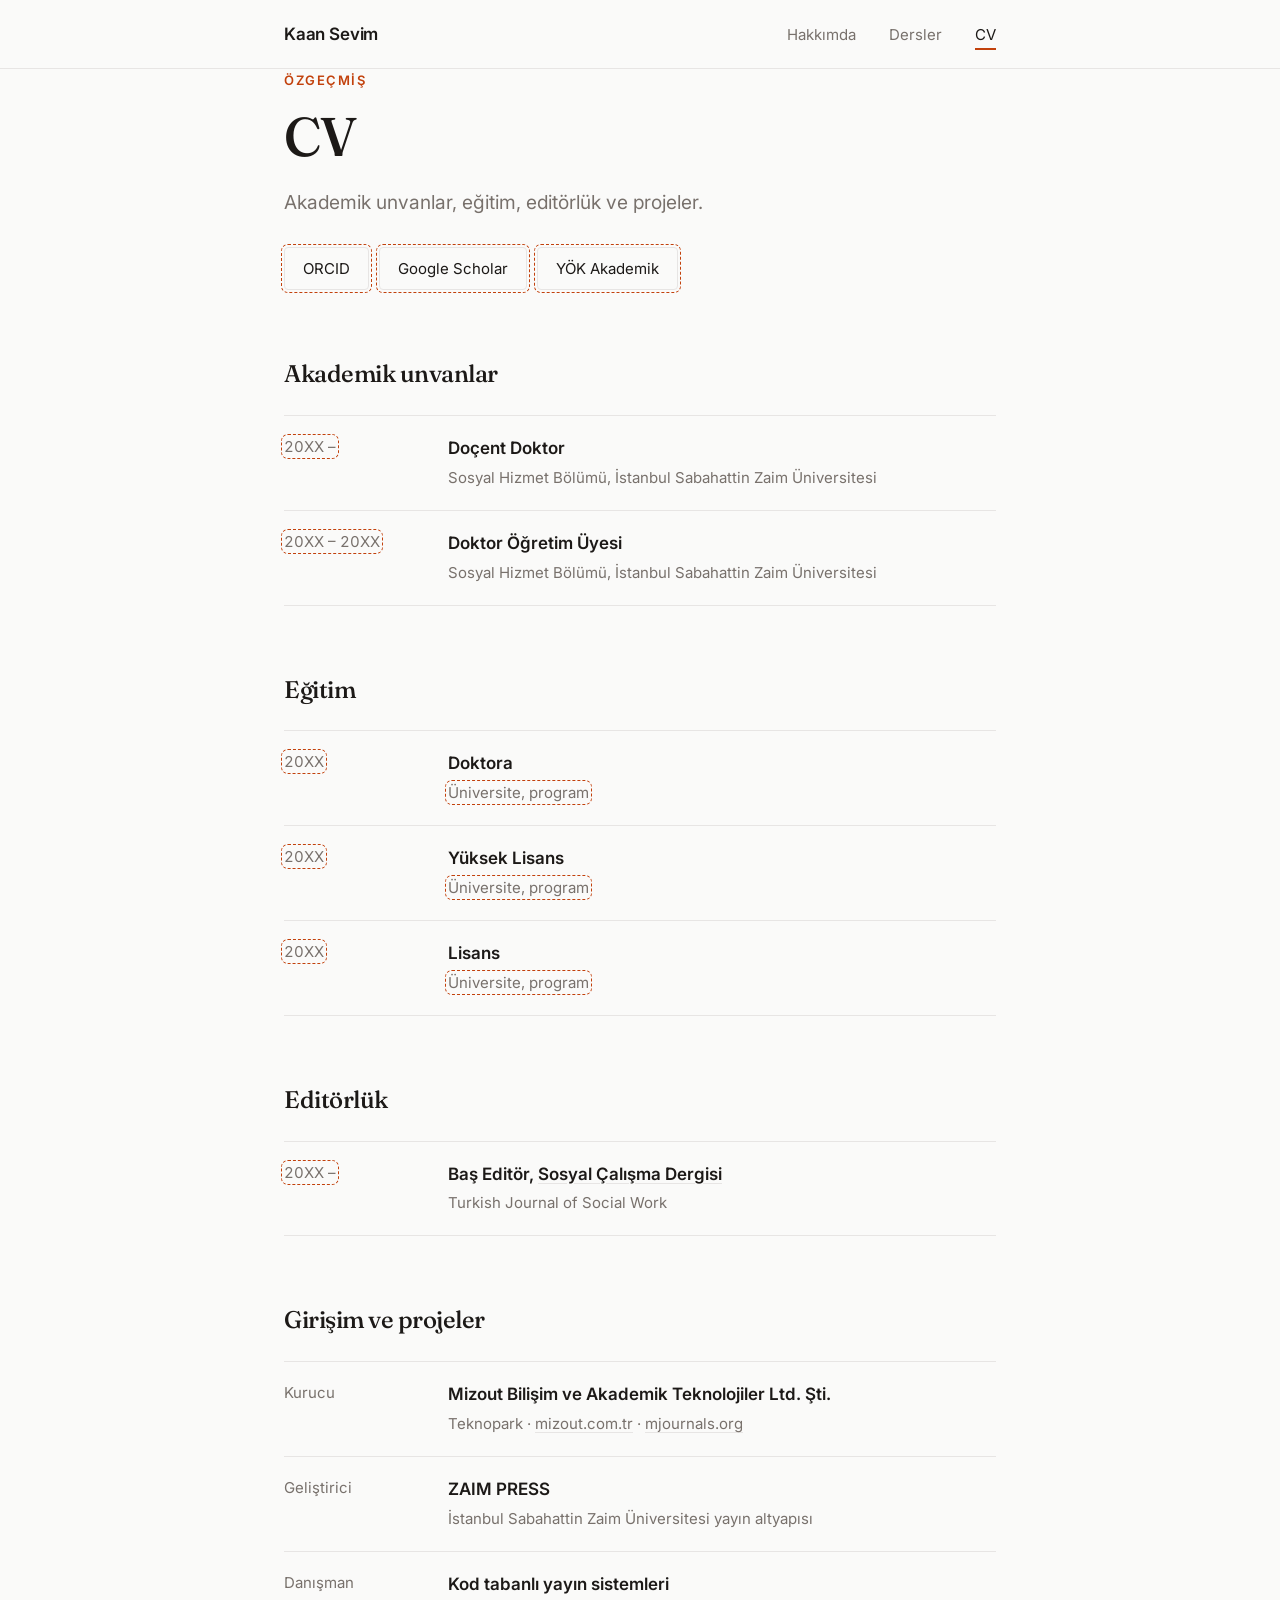
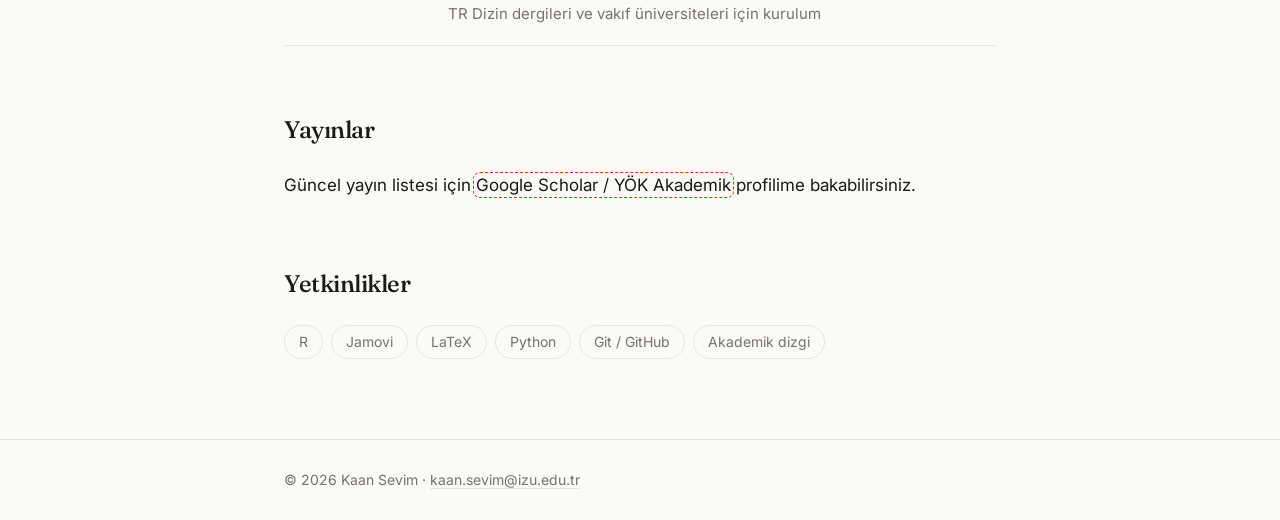
==== cv.html @ 74c409bb "Yeni tasarım: Hakkımda, Dersler, CV" ====
<!DOCTYPE html>
<html lang="tr">
<head>
  <meta charset="UTF-8">
  <meta name="viewport" content="width=device-width, initial-scale=1.0">
  <link rel="preconnect" href="https://fonts.googleapis.com">
  <link rel="preconnect" href="https://fonts.gstatic.com" crossorigin>
  <link href="https://fonts.googleapis.com/css2?family=Fraunces:opsz,wght@9..144,500&family=Inter:wght@400;600&display=swap" rel="stylesheet">
  <link rel="stylesheet" href="style.css">
  <title>CV · Kaan Sevim</title>
</head>
<body>
<header class="nav">
  <div class="wrap">
    <a class="logo" href="index.html">Kaan Sevim</a>
    <nav>
      <a href="index.html">Hakkımda</a>
      <a href="dersler.html">Dersler</a>
      <a href="cv.html" class="active">CV</a>
    </nav>
  </div>
</header>
<main class="wrap">
  <div class="eyebrow">Özgeçmiş</div>
  <h1>CV</h1>
  <p class="lead">Akademik unvanlar, eğitim, editörlük ve projeler.</p>
  <div class="links">
    <a class="btn doldur" href="#">ORCID</a>
    <a class="btn doldur" href="#">Google Scholar</a>
    <a class="btn doldur" href="#">YÖK Akademik</a>
  </div>

  <h2>Akademik unvanlar</h2>
  <ul class="rows">
    <li><div class="when"><span class="doldur">20XX –</span></div><div class="what"><strong>Doçent Doktor</strong><span>Sosyal Hizmet Bölümü, İstanbul Sabahattin Zaim Üniversitesi</span></div></li>
    <li><div class="when"><span class="doldur">20XX – 20XX</span></div><div class="what"><strong>Doktor Öğretim Üyesi</strong><span>Sosyal Hizmet Bölümü, İstanbul Sabahattin Zaim Üniversitesi</span></div></li>
  </ul>

  <h2>Eğitim</h2>
  <ul class="rows">
    <li><div class="when"><span class="doldur">20XX</span></div><div class="what"><strong>Doktora</strong><span class="doldur">Üniversite, program</span></div></li>
    <li><div class="when"><span class="doldur">20XX</span></div><div class="what"><strong>Yüksek Lisans</strong><span class="doldur">Üniversite, program</span></div></li>
    <li><div class="when"><span class="doldur">20XX</span></div><div class="what"><strong>Lisans</strong><span class="doldur">Üniversite, program</span></div></li>
  </ul>

  <h2>Editörlük</h2>
  <ul class="rows">
    <li><div class="when"><span class="doldur">20XX –</span></div><div class="what"><strong>Baş Editör, <a href="https://dergipark.org.tr/tr/pub/scd">Sosyal Çalışma Dergisi</a></strong><span>Turkish Journal of Social Work</span></div></li>
  </ul>

  <h2>Girişim ve projeler</h2>
  <ul class="rows">
    <li><div class="when">Kurucu</div><div class="what"><strong>Mizout Bilişim ve Akademik Teknolojiler Ltd. Şti.</strong><span>Teknopark · <a href="https://mizout.com.tr">mizout.com.tr</a> · <a href="https://mjournals.org">mjournals.org</a></span></div></li>
    <li><div class="when">Geliştirici</div><div class="what"><strong>ZAIM PRESS</strong><span>İstanbul Sabahattin Zaim Üniversitesi yayın altyapısı</span></div></li>
    <li><div class="when">Danışman</div><div class="what"><strong>Kod tabanlı yayın sistemleri</strong><span>TR Dizin dergileri ve vakıf üniversiteleri için kurulum</span></div></li>
  </ul>

  <h2>Yayınlar</h2>
  <p>Güncel yayın listesi için <span class="doldur">Google Scholar / YÖK Akademik</span> profilime bakabilirsiniz.</p>

  <h2>Yetkinlikler</h2>
  <ul class="tags">
    <li>R</li><li>Jamovi</li><li>LaTeX</li><li>Python</li><li>Git / GitHub</li><li>Akademik dizgi</li>
  </ul>
</main>
<footer>
  <div class="wrap">© 2026 Kaan Sevim · <a href="mailto:kaan.sevim@izu.edu.tr">kaan.sevim@izu.edu.tr</a></div>
</footer>
</body>
</html>
---- style.css ----
/* ========== Temel ayarlar ========== */
:root {
  --bg: #fafaf9;
  --text: #1c1917;
  --muted: #78716c;
  --line: #e7e5e4;
  --accent: #c2410c;
  --card: #ffffff;
}
@media (prefers-color-scheme: dark) {
  :root {
    --bg: #141312;
    --text: #f5f5f4;
    --muted: #a8a29e;
    --line: #2e2b29;
    --accent: #fb923c;
    --card: #1c1a19;
  }
}
* { box-sizing: border-box; }
body {
  margin: 0;
  background: var(--bg);
  color: var(--text);
  font-family: "Inter", -apple-system, "Segoe UI", sans-serif;
  font-size: 17px;
  line-height: 1.7;
  -webkit-font-smoothing: antialiased;
}
a { color: inherit; text-decoration-color: var(--line); text-underline-offset: 3px; }
a:hover { color: var(--accent); text-decoration-color: var(--accent); }
.wrap { max-width: 760px; margin: 0 auto; padding: 0 24px; }

/* ========== Üst menü ========== */
header.nav { border-bottom: 1px solid var(--line); }
header.nav .wrap {
  display: flex; justify-content: space-between; align-items: center;
  height: 68px;
}
.logo { font-weight: 600; text-decoration: none; letter-spacing: -0.01em; }
nav a {
  margin-left: 28px; text-decoration: none; color: var(--muted); font-size: 15px;
}
nav a.active { color: var(--text); border-bottom: 2px solid var(--accent); padding-bottom: 4px; }

/* ========== Başlıklar ========== */
main { padding: 72px 0 40px; }
h1, h2 { font-family: "Fraunces", Georgia, serif; font-weight: 500; letter-spacing: -0.02em; }
h1 { font-size: clamp(2.4rem, 6vw, 3.4rem); line-height: 1.1; margin: 0 0 12px; }
h2 { font-size: 1.5rem; margin: 64px 0 20px; }
.eyebrow {
  font-size: 13px; text-transform: uppercase; letter-spacing: 0.12em;
  color: var(--accent); font-weight: 600; margin-bottom: 16px;
}
.lead { font-size: 1.2rem; color: var(--muted); max-width: 600px; }

/* ========== Etiketler ========== */
.tags { display: flex; flex-wrap: wrap; gap: 8px; padding: 0; list-style: none; }
.tags li {
  border: 1px solid var(--line); border-radius: 999px;
  padding: 4px 14px; font-size: 14px; color: var(--muted);
}

/* ========== Satır listesi (CV ve dersler) ========== */
.rows { list-style: none; padding: 0; margin: 0; }
.rows li {
  display: grid; grid-template-columns: 140px 1fr; gap: 24px;
  padding: 18px 0; border-top: 1px solid var(--line);
}
.rows li:last-child { border-bottom: 1px solid var(--line); }
.rows .when { color: var(--muted); font-size: 15px; font-variant-numeric: tabular-nums; }
.rows .what strong { display: block; font-weight: 600; }
.rows .what span { color: var(--muted); font-size: 15px; }

/* ========== Ders kartları ========== */
.cards { display: grid; gap: 16px; }
.card {
  background: var(--card); border: 1px solid var(--line); border-radius: 14px;
  padding: 24px 28px;
}
.card .code { font-size: 13px; font-weight: 600; color: var(--accent); letter-spacing: 0.06em; }
.card h3 { margin: 6px 0 8px; font-size: 1.15rem; font-weight: 600; }
.card p { margin: 0; color: var(--muted); font-size: 15px; }
.card .meta { margin-top: 14px; font-size: 13px; color: var(--muted); }

/* ========== Butonlar ========== */
.links { display: flex; flex-wrap: wrap; gap: 10px; margin-top: 28px; }
.btn {
  display: inline-block; padding: 8px 18px; border-radius: 999px;
  border: 1px solid var(--line); text-decoration: none; font-size: 15px;
}
.btn.primary { background: var(--text); color: var(--bg); border-color: var(--text); }
.btn.primary:hover { background: var(--accent); border-color: var(--accent); color: #fff; }

/* ========== Alt bilgi ========== */
footer { border-top: 1px solid var(--line); margin-top: 80px; }
footer .wrap { padding: 28px 24px; font-size: 14px; color: var(--muted); }

/* ========== Doldurulacak yerler (yayından önce düzelt) ========== */
.doldur { outline: 1.5px dashed var(--accent); outline-offset: 2px; border-radius: 4px; }

/* ========== Mobil ========== */
@media (max-width: 600px) {
  main { padding-top: 48px; }
  nav a { margin-left: 16px; }
  .rows li { grid-template-columns: 1fr; gap: 2px; }
}
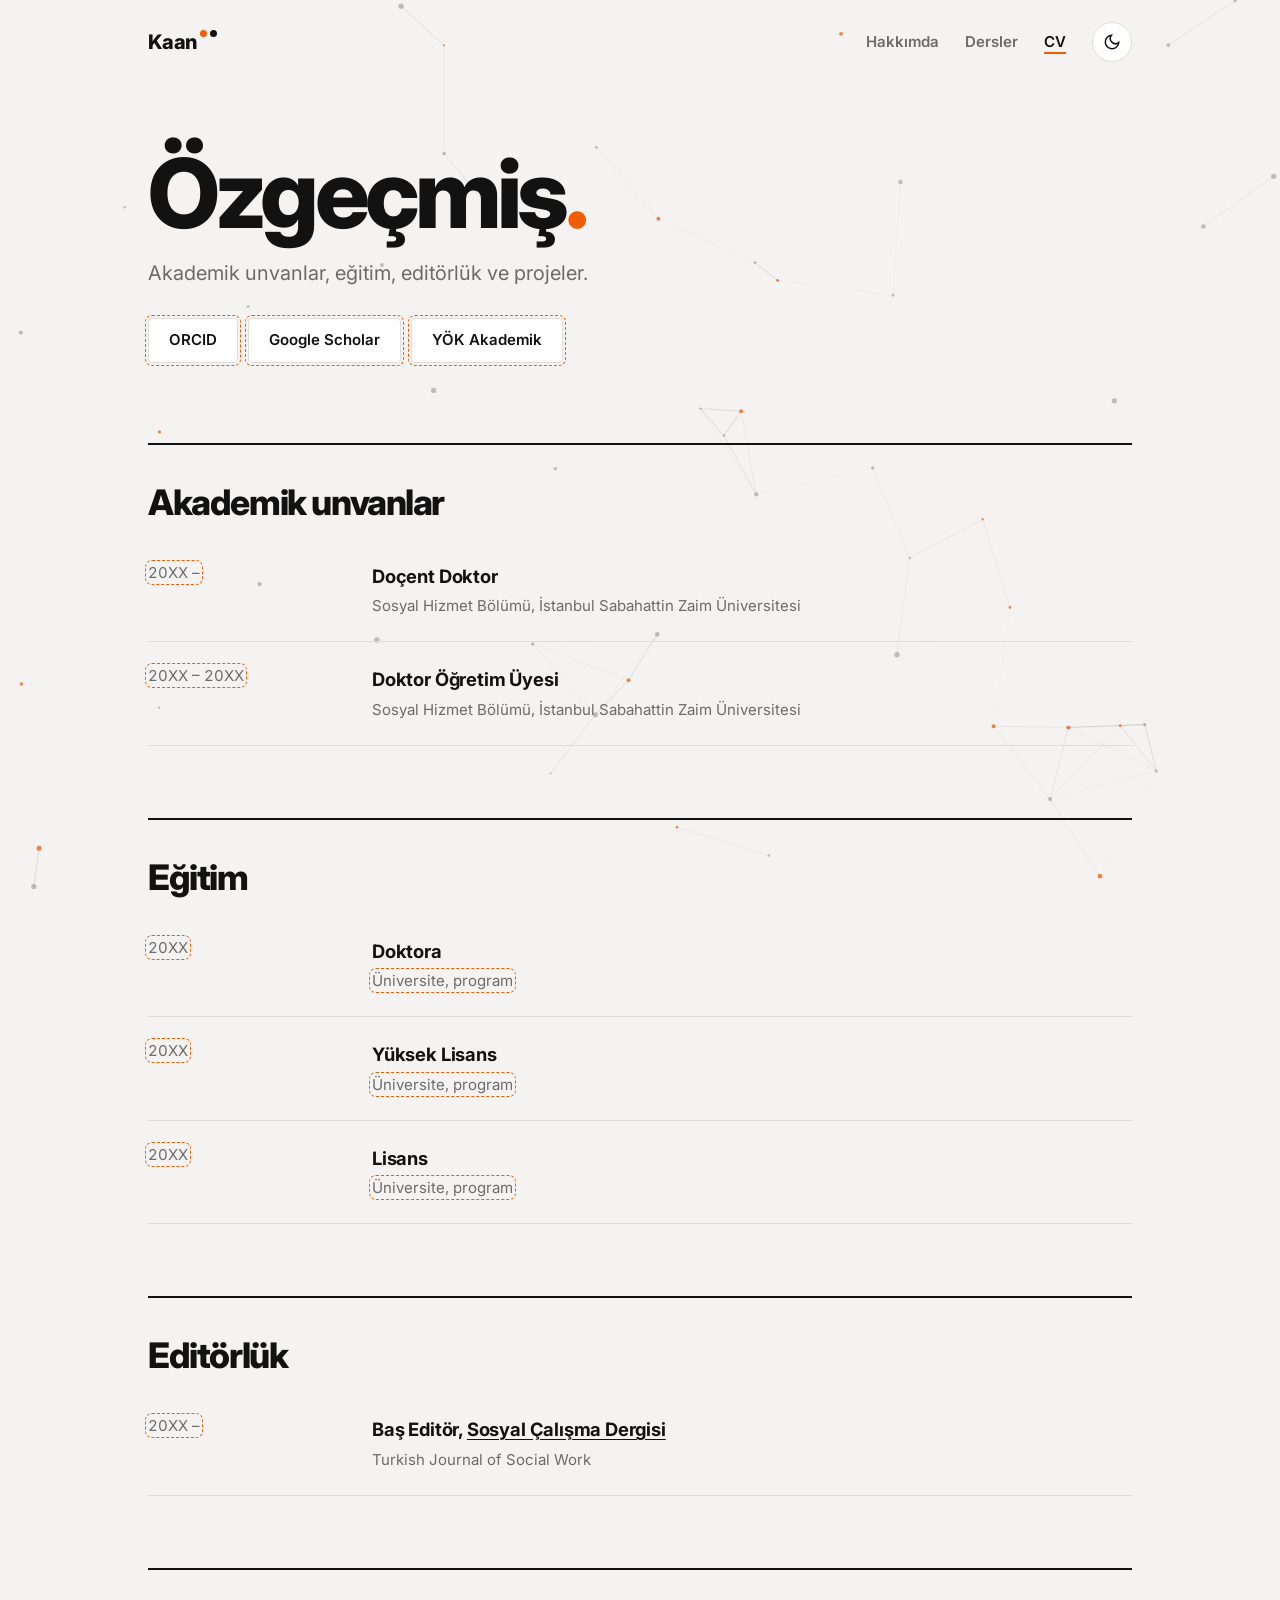
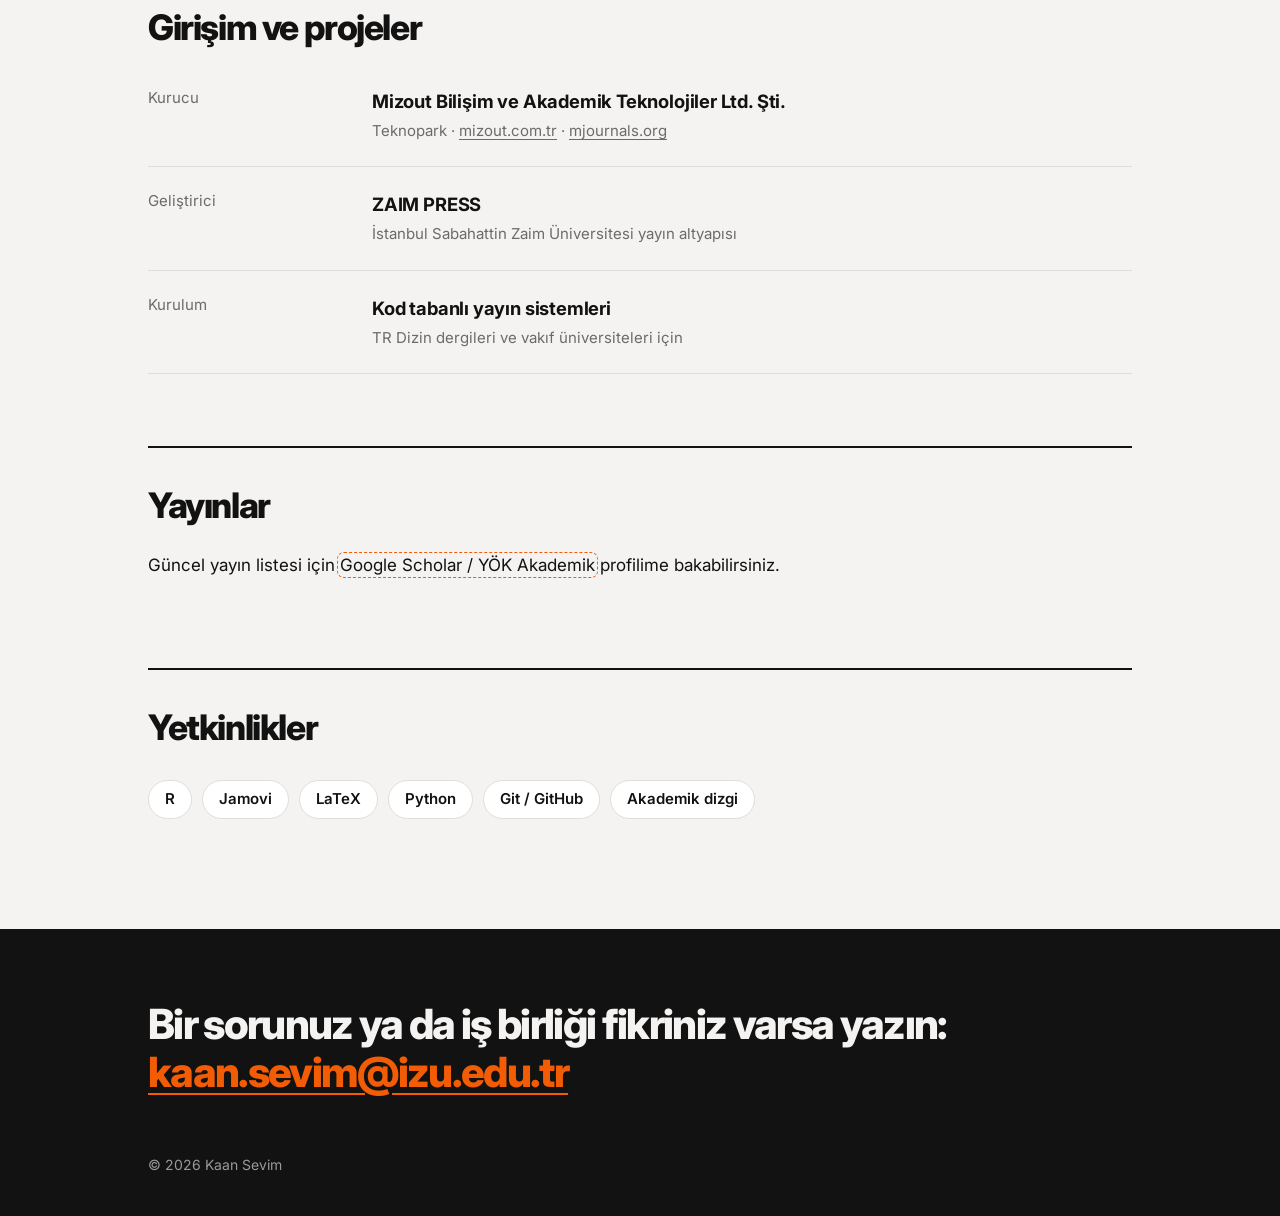
==== commit 58ce7ab2: "Yeni tasarım" ====
--- a/cv.html
+++ b/cv.html
@@ -3,68 +3,91 @@
 <head>
   <meta charset="UTF-8">
   <meta name="viewport" content="width=device-width, initial-scale=1.0">
+  <script>try{var t=localStorage.getItem("tema");if(t)document.documentElement.dataset.theme=t}catch(e){}</script>
   <link rel="preconnect" href="https://fonts.googleapis.com">
   <link rel="preconnect" href="https://fonts.gstatic.com" crossorigin>
-  <link href="https://fonts.googleapis.com/css2?family=Fraunces:opsz,wght@9..144,500&family=Inter:wght@400;600&display=swap" rel="stylesheet">
+  <link href="https://fonts.googleapis.com/css2?family=Inter:wght@400;600;700;800&display=swap" rel="stylesheet">
   <link rel="stylesheet" href="style.css">
   <title>CV · Kaan Sevim</title>
 </head>
 <body>
+<canvas class="bg-field" aria-hidden="true"></canvas>
 <header class="nav">
   <div class="wrap">
-    <a class="logo" href="index.html">Kaan Sevim</a>
+    <a class="logo" href="index.html">Kaan<span class="dots"><i></i><i></i></span></a>
     <nav>
       <a href="index.html">Hakkımda</a>
       <a href="dersler.html">Dersler</a>
       <a href="cv.html" class="active">CV</a>
+      <button class="theme-btn" aria-label="Temayı değiştir">
+        <svg viewBox="0 0 24 24" fill="none" stroke="currentColor" stroke-width="2" stroke-linecap="round"><path d="M21 12.8A9 9 0 1 1 11.2 3a7 7 0 0 0 9.8 9.8z"/></svg>
+      </button>
     </nav>
   </div>
 </header>
 <main class="wrap">
-  <div class="eyebrow">Özgeçmiş</div>
-  <h1>CV</h1>
-  <p class="lead">Akademik unvanlar, eğitim, editörlük ve projeler.</p>
-  <div class="links">
-    <a class="btn doldur" href="#">ORCID</a>
-    <a class="btn doldur" href="#">Google Scholar</a>
-    <a class="btn doldur" href="#">YÖK Akademik</a>
+  <div class="page-head reveal">
+    <h1>Özgeçmiş<span class="dot">.</span></h1>
+    <p>Akademik unvanlar, eğitim, editörlük ve projeler.</p>
+    <div class="btns">
+      <a class="btn doldur" href="#">ORCID</a>
+      <a class="btn doldur" href="#">Google Scholar</a>
+      <a class="btn doldur" href="#">YÖK Akademik</a>
+    </div>
   </div>
 
-  <h2>Akademik unvanlar</h2>
-  <ul class="rows">
-    <li><div class="when"><span class="doldur">20XX –</span></div><div class="what"><strong>Doçent Doktor</strong><span>Sosyal Hizmet Bölümü, İstanbul Sabahattin Zaim Üniversitesi</span></div></li>
-    <li><div class="when"><span class="doldur">20XX – 20XX</span></div><div class="what"><strong>Doktor Öğretim Üyesi</strong><span>Sosyal Hizmet Bölümü, İstanbul Sabahattin Zaim Üniversitesi</span></div></li>
-  </ul>
+  <section>
+    <div class="sec-head"><h2>Akademik unvanlar</h2></div>
+    <ul class="rows">
+      <li><div class="when"><span class="doldur">20XX –</span></div><div class="what"><strong>Doçent Doktor</strong><span>Sosyal Hizmet Bölümü, İstanbul Sabahattin Zaim Üniversitesi</span></div></li>
+      <li><div class="when"><span class="doldur">20XX – 20XX</span></div><div class="what"><strong>Doktor Öğretim Üyesi</strong><span>Sosyal Hizmet Bölümü, İstanbul Sabahattin Zaim Üniversitesi</span></div></li>
+    </ul>
+  </section>
 
-  <h2>Eğitim</h2>
-  <ul class="rows">
-    <li><div class="when"><span class="doldur">20XX</span></div><div class="what"><strong>Doktora</strong><span class="doldur">Üniversite, program</span></div></li>
-    <li><div class="when"><span class="doldur">20XX</span></div><div class="what"><strong>Yüksek Lisans</strong><span class="doldur">Üniversite, program</span></div></li>
-    <li><div class="when"><span class="doldur">20XX</span></div><div class="what"><strong>Lisans</strong><span class="doldur">Üniversite, program</span></div></li>
-  </ul>
+  <section>
+    <div class="sec-head"><h2>Eğitim</h2></div>
+    <ul class="rows">
+      <li><div class="when"><span class="doldur">20XX</span></div><div class="what"><strong>Doktora</strong><span class="doldur">Üniversite, program</span></div></li>
+      <li><div class="when"><span class="doldur">20XX</span></div><div class="what"><strong>Yüksek Lisans</strong><span class="doldur">Üniversite, program</span></div></li>
+      <li><div class="when"><span class="doldur">20XX</span></div><div class="what"><strong>Lisans</strong><span class="doldur">Üniversite, program</span></div></li>
+    </ul>
+  </section>
 
-  <h2>Editörlük</h2>
-  <ul class="rows">
-    <li><div class="when"><span class="doldur">20XX –</span></div><div class="what"><strong>Baş Editör, <a href="https://dergipark.org.tr/tr/pub/scd">Sosyal Çalışma Dergisi</a></strong><span>Turkish Journal of Social Work</span></div></li>
-  </ul>
+  <section>
+    <div class="sec-head"><h2>Editörlük</h2></div>
+    <ul class="rows">
+      <li><div class="when"><span class="doldur">20XX –</span></div><div class="what"><strong>Baş Editör, <a href="https://dergipark.org.tr/tr/pub/scd">Sosyal Çalışma Dergisi</a></strong><span>Turkish Journal of Social Work</span></div></li>
+    </ul>
+  </section>
 
-  <h2>Girişim ve projeler</h2>
-  <ul class="rows">
-    <li><div class="when">Kurucu</div><div class="what"><strong>Mizout Bilişim ve Akademik Teknolojiler Ltd. Şti.</strong><span>Teknopark · <a href="https://mizout.com.tr">mizout.com.tr</a> · <a href="https://mjournals.org">mjournals.org</a></span></div></li>
-    <li><div class="when">Geliştirici</div><div class="what"><strong>ZAIM PRESS</strong><span>İstanbul Sabahattin Zaim Üniversitesi yayın altyapısı</span></div></li>
-    <li><div class="when">Danışman</div><div class="what"><strong>Kod tabanlı yayın sistemleri</strong><span>TR Dizin dergileri ve vakıf üniversiteleri için kurulum</span></div></li>
-  </ul>
+  <section>
+    <div class="sec-head"><h2>Girişim ve projeler</h2></div>
+    <ul class="rows">
+      <li><div class="when">Kurucu</div><div class="what"><strong>Mizout Bilişim ve Akademik Teknolojiler Ltd. Şti.</strong><span>Teknopark · <a href="https://mizout.com.tr">mizout.com.tr</a> · <a href="https://mjournals.org">mjournals.org</a></span></div></li>
+      <li><div class="when">Geliştirici</div><div class="what"><strong>ZAIM PRESS</strong><span>İstanbul Sabahattin Zaim Üniversitesi yayın altyapısı</span></div></li>
+      <li><div class="when">Kurulum</div><div class="what"><strong>Kod tabanlı yayın sistemleri</strong><span>TR Dizin dergileri ve vakıf üniversiteleri için</span></div></li>
+    </ul>
+  </section>
 
-  <h2>Yayınlar</h2>
-  <p>Güncel yayın listesi için <span class="doldur">Google Scholar / YÖK Akademik</span> profilime bakabilirsiniz.</p>
+  <section>
+    <div class="sec-head"><h2>Yayınlar</h2></div>
+    <p>Güncel yayın listesi için <span class="doldur">Google Scholar / YÖK Akademik</span> profilime bakabilirsiniz.</p>
+  </section>
 
-  <h2>Yetkinlikler</h2>
-  <ul class="tags">
-    <li>R</li><li>Jamovi</li><li>LaTeX</li><li>Python</li><li>Git / GitHub</li><li>Akademik dizgi</li>
-  </ul>
+  <section>
+    <div class="sec-head"><h2>Yetkinlikler</h2></div>
+    <ul class="tags">
+      <li>R</li><li>Jamovi</li><li>LaTeX</li><li>Python</li><li>Git / GitHub</li><li>Akademik dizgi</li>
+    </ul>
+  </section>
 </main>
-<footer>
-  <div class="wrap">© 2026 Kaan Sevim · <a href="mailto:kaan.sevim@izu.edu.tr">kaan.sevim@izu.edu.tr</a></div>
-</footer>
+<div class="band">
+  <div class="wrap">
+    <h2>Bir sorunuz ya da iş birliği fikriniz varsa yazın:<br>
+      <a class="mail" href="mailto:kaan.sevim@izu.edu.tr">kaan.sevim@izu.edu.tr</a></h2>
+    <div class="copy">© 2026 Kaan Sevim</div>
+  </div>
+</div>
+<script src="site.js"></script>
 </body>
 </html>
--- a/style.css
+++ b/style.css
@@ -1,107 +1,159 @@
-/* ========== Temel ayarlar ========== */
+/* =========================================================
+   Kaan Sevim — kişisel site
+   Renkler: turuncu + siyah + açık gri. Koyu tema destekli.
+   ========================================================= */
 :root {
-  --bg: #fafaf9;
-  --text: #1c1917;
-  --muted: #78716c;
-  --line: #e7e5e4;
-  --accent: #c2410c;
+  --bg: #f4f3f1;
+  --text: #121212;
+  --muted: #6b6b6b;
+  --line: #e0ddd8;
+  --accent: #f25c05;
+  --ink: #121212;
   --card: #ffffff;
+  --band: #121212;
+  --band-text: #f4f3f1;
+  color-scheme: light;
 }
+/* Sistem koyu temadaysa (kullanıcı açık seçmediyse) */
 @media (prefers-color-scheme: dark) {
-  :root {
-    --bg: #141312;
-    --text: #f5f5f4;
-    --muted: #a8a29e;
-    --line: #2e2b29;
-    --accent: #fb923c;
-    --card: #1c1a19;
+  :root:not([data-theme="light"]) {
+    --bg: #0e0e0e; --text: #f2f2f2; --muted: #9a9a9a; --line: #262626;
+    --accent: #ff7a2e; --ink: #f2f2f2; --card: #161616;
+    --band: #1b1b1b; --band-text: #f2f2f2; color-scheme: dark;
   }
 }
+/* Düğmeyle koyu tema seçildiyse */
+:root[data-theme="dark"] {
+  --bg: #0e0e0e; --text: #f2f2f2; --muted: #9a9a9a; --line: #262626;
+  --accent: #ff7a2e; --ink: #f2f2f2; --card: #161616;
+  --band: #1b1b1b; --band-text: #f2f2f2; color-scheme: dark;
+}
+
 * { box-sizing: border-box; }
+html { scroll-behavior: smooth; }
 body {
   margin: 0;
   background: var(--bg);
   color: var(--text);
   font-family: "Inter", -apple-system, "Segoe UI", sans-serif;
   font-size: 17px;
-  line-height: 1.7;
+  line-height: 1.65;
   -webkit-font-smoothing: antialiased;
+  transition: background .3s, color .3s;
 }
-a { color: inherit; text-decoration-color: var(--line); text-underline-offset: 3px; }
-a:hover { color: var(--accent); text-decoration-color: var(--accent); }
-.wrap { max-width: 760px; margin: 0 auto; padding: 0 24px; }
+a { color: inherit; }
+.wrap { max-width: 1040px; margin: 0 auto; padding: 0 28px; position: relative; z-index: 1; }
 
-/* ========== Üst menü ========== */
-header.nav { border-bottom: 1px solid var(--line); }
-header.nav .wrap {
-  display: flex; justify-content: space-between; align-items: center;
-  height: 68px;
+/* Hareketli arka plan (site.js çizer) */
+.bg-field { position: fixed; inset: 0; width: 100%; height: 100%; z-index: 0; pointer-events: none; }
+
+/* ---------- Üst menü ---------- */
+header.nav .wrap { display: flex; justify-content: space-between; align-items: center; height: 84px; }
+.logo { font-weight: 800; font-size: 1.25rem; text-decoration: none; letter-spacing: -0.03em; display: flex; align-items: flex-start; gap: 3px; }
+.dots { display: inline-flex; gap: 3px; margin-top: 4px; }
+.dots i { width: 7px; height: 7px; border-radius: 50%; background: var(--accent); }
+.dots i + i { background: var(--ink); }
+nav { display: flex; align-items: center; gap: 26px; }
+nav a { text-decoration: none; font-weight: 600; font-size: 15px; color: var(--muted); }
+nav a:hover, nav a.active { color: var(--text); }
+nav a.active { box-shadow: inset 0 -2px 0 var(--accent); }
+.theme-btn {
+  width: 40px; height: 40px; border-radius: 50%;
+  border: 1px solid var(--line); background: var(--card); color: var(--text);
+  cursor: pointer; display: grid; place-items: center;
 }
-.logo { font-weight: 600; text-decoration: none; letter-spacing: -0.01em; }
-nav a {
-  margin-left: 28px; text-decoration: none; color: var(--muted); font-size: 15px;
+.theme-btn svg { width: 18px; height: 18px; }
+
+/* ---------- Ana sayfa: büyük giriş ---------- */
+.hero { display: grid; grid-template-columns: 1fr 260px; gap: 48px; align-items: center; padding: 56px 0 40px; }
+.hero .eyebrow { font-weight: 600; color: var(--accent); letter-spacing: .02em; margin-bottom: 8px; font-size: 1.1rem; }
+.hero h1 {
+  margin: 0; font-weight: 800; letter-spacing: -0.055em; line-height: .88;
+  font-size: clamp(4rem, 12vw, 8.6rem);
 }
-nav a.active { color: var(--text); border-bottom: 2px solid var(--accent); padding-bottom: 4px; }
+.hero h1 .dot { color: var(--accent); }
 
-/* ========== Başlıklar ========== */
-main { padding: 72px 0 40px; }
-h1, h2 { font-family: "Fraunces", Georgia, serif; font-weight: 500; letter-spacing: -0.02em; }
-h1 { font-size: clamp(2.4rem, 6vw, 3.4rem); line-height: 1.1; margin: 0 0 12px; }
-h2 { font-size: 1.5rem; margin: 64px 0 20px; }
-.eyebrow {
-  font-size: 13px; text-transform: uppercase; letter-spacing: 0.12em;
-  color: var(--accent); font-weight: 600; margin-bottom: 16px;
+.photo {
+  position: relative; aspect-ratio: 4 / 5; border-radius: 18px; overflow: hidden;
+  background: var(--card); border: 1px solid var(--line);
+  box-shadow: 16px 16px 0 var(--accent);
+  display: grid; place-items: center;
 }
-.lead { font-size: 1.2rem; color: var(--muted); max-width: 600px; }
+.photo .initials { font-weight: 800; font-size: 4.5rem; letter-spacing: -0.05em; color: var(--line); }
+.photo img { position: absolute; inset: 0; width: 100%; height: 100%; object-fit: cover; }
 
-/* ========== Etiketler ========== */
-.tags { display: flex; flex-wrap: wrap; gap: 8px; padding: 0; list-style: none; }
-.tags li {
-  border: 1px solid var(--line); border-radius: 999px;
-  padding: 4px 14px; font-size: 14px; color: var(--muted);
+.intro { display: grid; grid-template-columns: 1.2fr 1fr; gap: 56px; padding: 24px 0 8px; }
+.intro .lead { font-size: 1.35rem; line-height: 1.55; margin: 0; }
+.facts { display: grid; gap: 22px; }
+.fact { border-left: 4px solid var(--accent); padding-left: 18px; }
+.fact:nth-child(2) { border-color: var(--ink); }
+.fact small { color: var(--muted); font-size: 14px; display: block; }
+.fact strong { font-size: 1.3rem; letter-spacing: -0.02em; display: block; line-height: 1.3; }
+.fact span { color: var(--muted); font-size: 15px; }
+
+.links { display: flex; flex-wrap: wrap; gap: 28px; padding: 48px 0 0; }
+.links a { font-weight: 700; color: var(--accent); text-underline-offset: 5px; text-decoration-thickness: 2px; }
+.links a:hover { color: var(--text); }
+
+/* ---------- İç sayfa başlığı ---------- */
+.page-head { padding: 64px 0 8px; }
+.page-head h1 { margin: 0; font-weight: 800; letter-spacing: -0.05em; line-height: .95; font-size: clamp(3.2rem, 9vw, 6rem); }
+.page-head h1 .dot { color: var(--accent); }
+.page-head p { font-size: 1.25rem; color: var(--muted); max-width: 620px; margin: 18px 0 0; }
+
+/* ---------- Bölümler ---------- */
+section { padding-top: 72px; }
+.sec-head { display: flex; justify-content: space-between; align-items: baseline; border-top: 2px solid var(--text); padding-top: 28px; margin-bottom: 8px; }
+h2 { margin: 0; font-size: 2.2rem; font-weight: 800; letter-spacing: -0.04em; }
+.sec-head a { font-weight: 700; color: var(--accent); font-size: 15px; }
+
+.rows { list-style: none; padding: 0; margin: 0; }
+.rows li { display: grid; grid-template-columns: 200px 1fr; gap: 24px; padding: 22px 0; border-bottom: 1px solid var(--line); }
+.rows .when { color: var(--muted); font-size: 15px; font-variant-numeric: tabular-nums; }
+.rows .what strong { display: block; font-size: 1.15rem; letter-spacing: -0.01em; }
+.rows .what span { color: var(--muted); font-size: 15px; }
+.rows a { text-underline-offset: 3px; }
+.rows a:hover { color: var(--accent); }
+
+.tags { display: flex; flex-wrap: wrap; gap: 10px; padding: 0; margin: 24px 0 0; list-style: none; }
+.tags li { border: 1px solid var(--line); background: var(--card); border-radius: 999px; padding: 6px 16px; font-size: 15px; font-weight: 600; }
+
+.cards { display: grid; grid-template-columns: repeat(auto-fit, minmax(300px, 1fr)); gap: 20px; margin-top: 24px; }
+.card {
+  background: var(--card); border: 1px solid var(--line); border-radius: 18px; padding: 28px;
+  transition: transform .2s, box-shadow .2s;
 }
+.card:hover { transform: translateY(-4px); box-shadow: 8px 8px 0 var(--accent); }
+.card .code { font-size: 13px; font-weight: 700; color: var(--accent); letter-spacing: .08em; }
+.card h3 { margin: 8px 0 10px; font-size: 1.35rem; letter-spacing: -0.02em; line-height: 1.25; }
+.card p { margin: 0; color: var(--muted); font-size: 15px; }
+.card .meta { margin-top: 18px; font-size: 13px; font-weight: 600; color: var(--muted); }
 
-/* ========== Satır listesi (CV ve dersler) ========== */
-.rows { list-style: none; padding: 0; margin: 0; }
-.rows li {
-  display: grid; grid-template-columns: 140px 1fr; gap: 24px;
-  padding: 18px 0; border-top: 1px solid var(--line);
-}
-.rows li:last-child { border-bottom: 1px solid var(--line); }
-.rows .when { color: var(--muted); font-size: 15px; font-variant-numeric: tabular-nums; }
-.rows .what strong { display: block; font-weight: 600; }
-.rows .what span { color: var(--muted); font-size: 15px; }
+.btns { display: flex; flex-wrap: wrap; gap: 10px; margin-top: 28px; }
+.btn { padding: 9px 20px; border-radius: 999px; border: 1px solid var(--line); background: var(--card); text-decoration: none; font-weight: 600; font-size: 15px; }
+.btn:hover { border-color: var(--accent); color: var(--accent); }
 
-/* ========== Ders kartları ========== */
-.cards { display: grid; gap: 16px; }
-.card {
-  background: var(--card); border: 1px solid var(--line); border-radius: 14px;
-  padding: 24px 28px;
-}
-.card .code { font-size: 13px; font-weight: 600; color: var(--accent); letter-spacing: 0.06em; }
-.card h3 { margin: 6px 0 8px; font-size: 1.15rem; font-weight: 600; }
-.card p { margin: 0; color: var(--muted); font-size: 15px; }
-.card .meta { margin-top: 14px; font-size: 13px; color: var(--muted); }
+/* ---------- İletişim bandı + alt bilgi ---------- */
+.band { background: var(--band); color: var(--band-text); margin-top: 110px; position: relative; z-index: 1; }
+.band .wrap { padding: 72px 28px 40px; }
+.band h2 { font-size: clamp(1.8rem, 4vw, 2.6rem); line-height: 1.15; }
+.band .mail { color: var(--accent); text-decoration-thickness: 2px; text-underline-offset: 6px; }
+.band .copy { margin-top: 56px; font-size: 14px; opacity: .6; }
 
-/* ========== Butonlar ========== */
-.links { display: flex; flex-wrap: wrap; gap: 10px; margin-top: 28px; }
-.btn {
-  display: inline-block; padding: 8px 18px; border-radius: 999px;
-  border: 1px solid var(--line); text-decoration: none; font-size: 15px;
-}
-.btn.primary { background: var(--text); color: var(--bg); border-color: var(--text); }
-.btn.primary:hover { background: var(--accent); border-color: var(--accent); color: #fff; }
-
-/* ========== Alt bilgi ========== */
-footer { border-top: 1px solid var(--line); margin-top: 80px; }
-footer .wrap { padding: 28px 24px; font-size: 14px; color: var(--muted); }
-
-/* ========== Doldurulacak yerler (yayından önce düzelt) ========== */
+/* Doldurulacak yerler — yayından önce düzelt, sonra bu sınıfı sil */
 .doldur { outline: 1.5px dashed var(--accent); outline-offset: 2px; border-radius: 4px; }
 
-/* ========== Mobil ========== */
-@media (max-width: 600px) {
-  main { padding-top: 48px; }
-  nav a { margin-left: 16px; }
+/* ---------- Açılış animasyonu ---------- */
+.reveal { opacity: 0; transform: translateY(18px); animation: up .7s ease forwards; }
+.reveal.d1 { animation-delay: .08s; } .reveal.d2 { animation-delay: .16s; } .reveal.d3 { animation-delay: .24s; }
+@keyframes up { to { opacity: 1; transform: none; } }
+@media (prefers-reduced-motion: reduce) { .reveal { animation: none; opacity: 1; transform: none; } }
+
+/* ---------- Mobil ---------- */
+@media (max-width: 760px) {
+  nav { gap: 16px; }
+  .hero { grid-template-columns: 1fr; padding-top: 32px; }
+  .photo { max-width: 220px; }
+  .intro { grid-template-columns: 1fr; gap: 32px; }
   .rows li { grid-template-columns: 1fr; gap: 2px; }
 }
